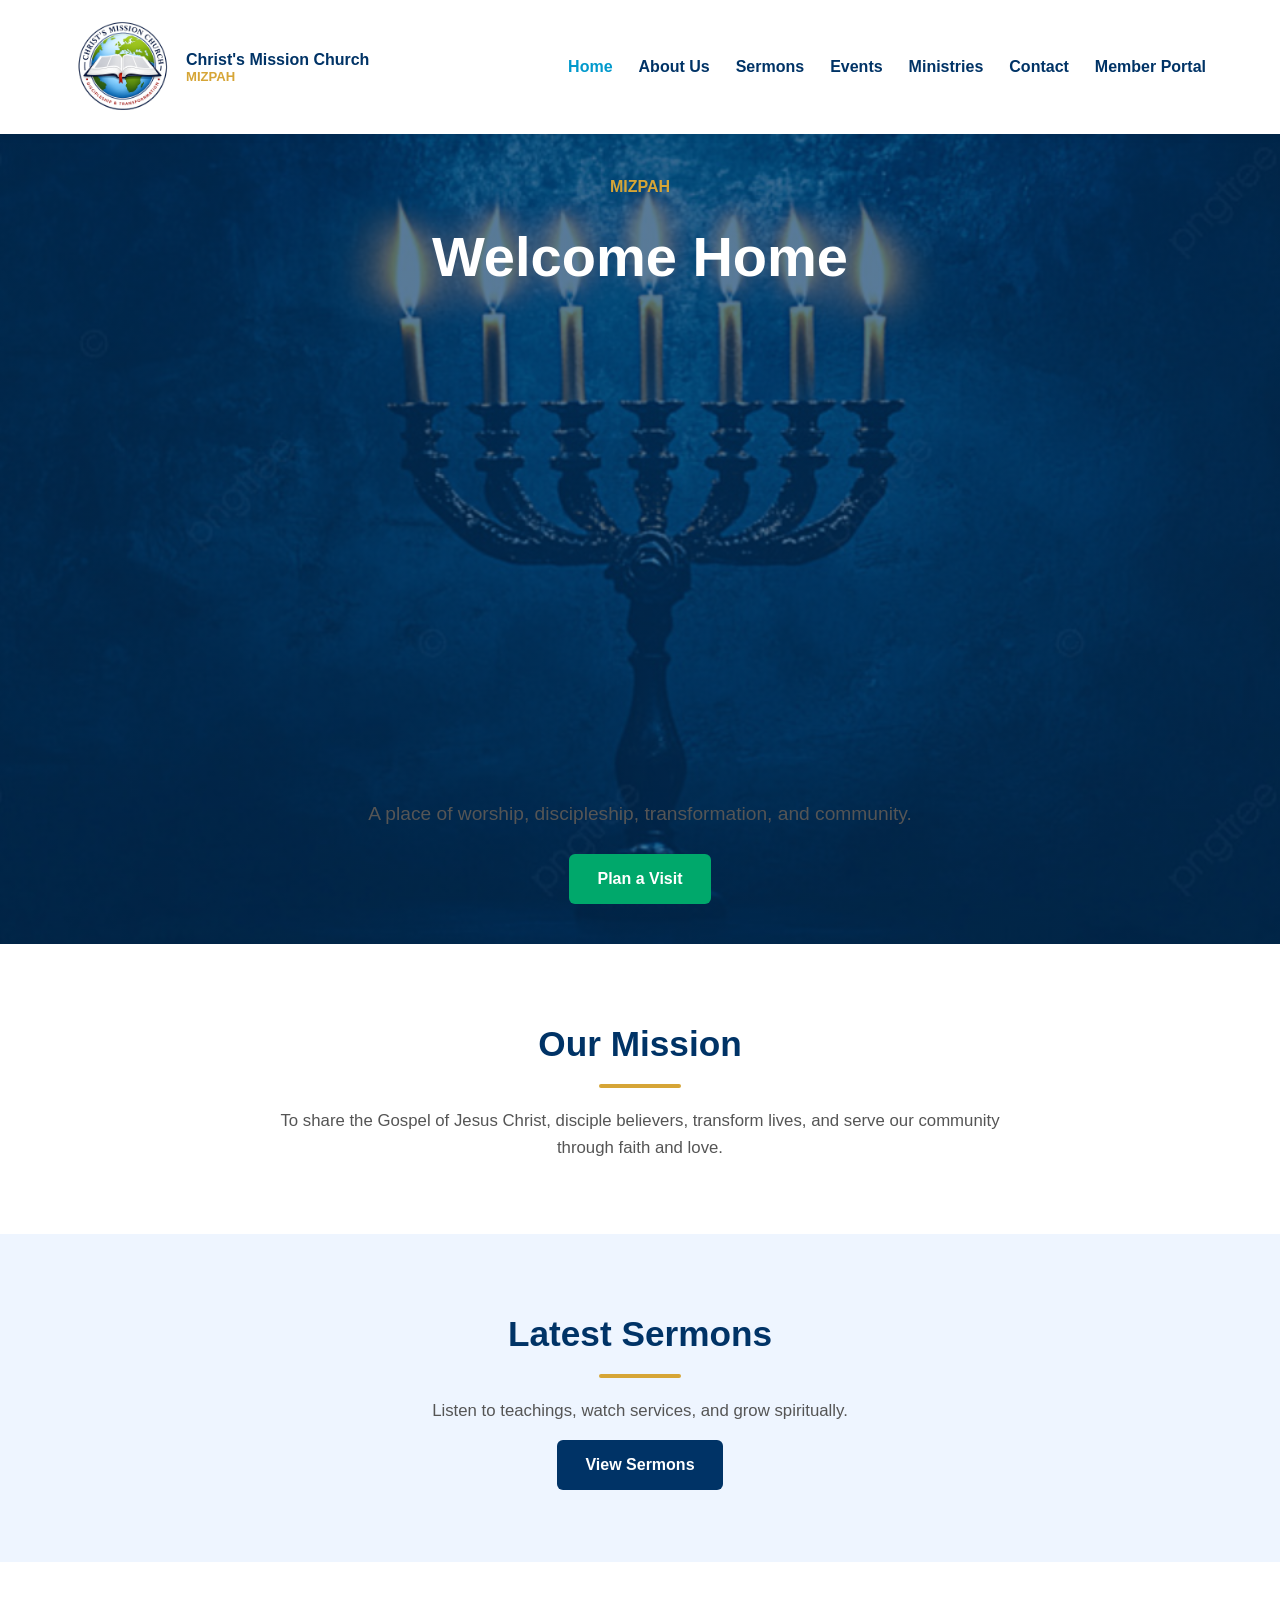
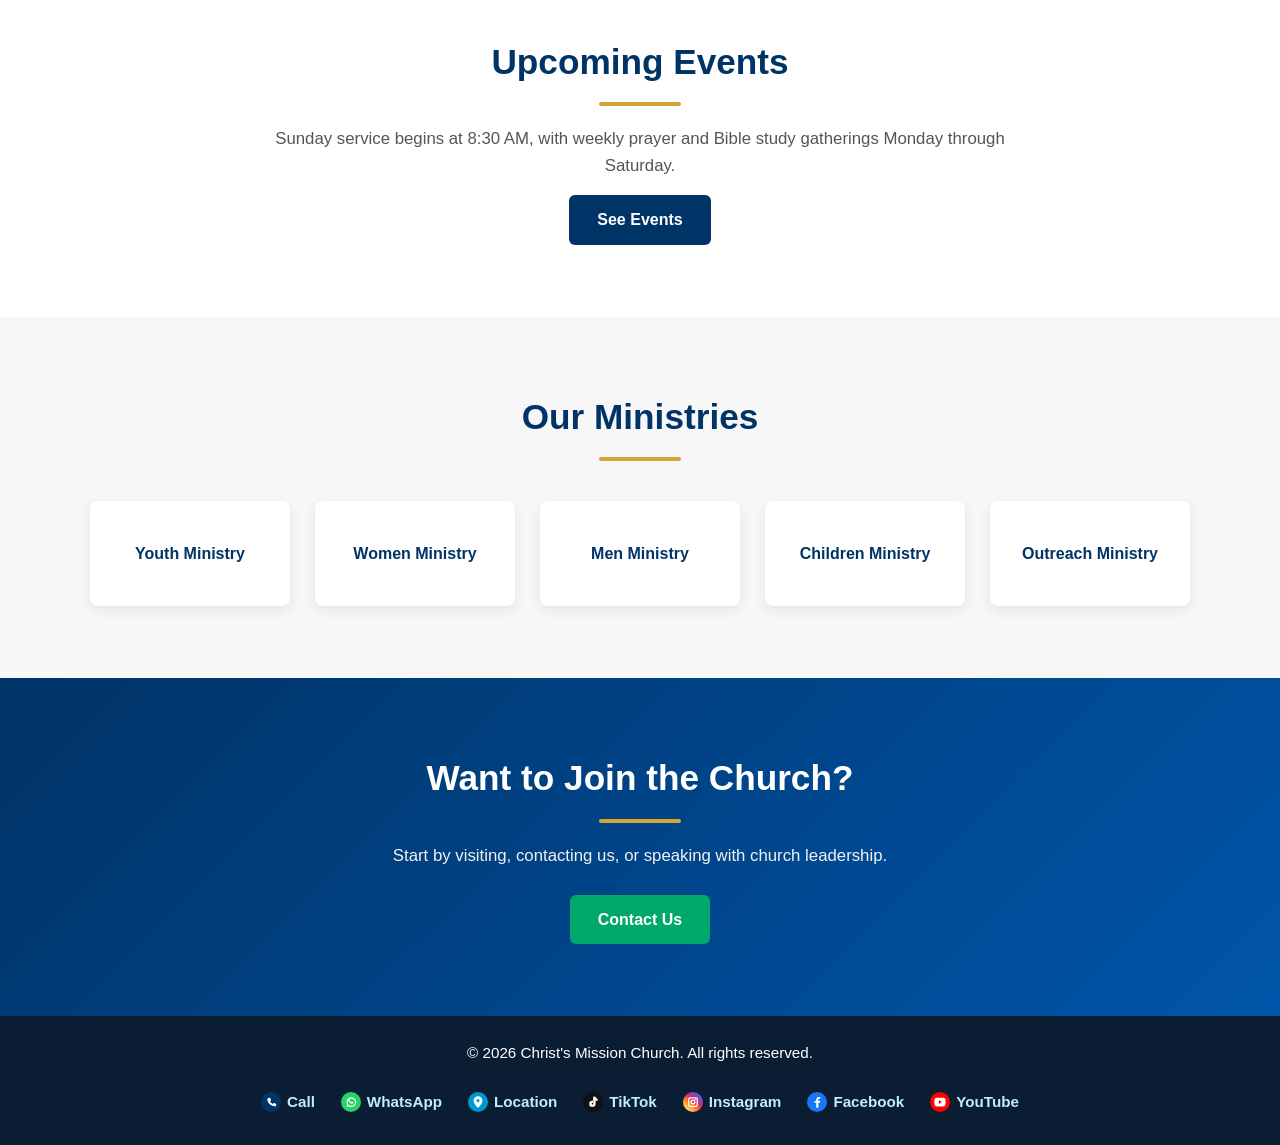
==== index.html @ 1182f3ea "Create clean public website repo" ====
<!DOCTYPE html>
<html lang="en">
<head>
    <meta charset="UTF-8">
    <meta name="viewport" content="width=device-width, initial-scale=1.0">
    <title>Christ's Mission Church</title>
    <link rel="stylesheet" href="Style/main.css">
</head>
<body>

    <!-- Header -->
    <header>
        <nav class="navbar">
            <div class="logo-container">
                <img src="Images/logo.png" alt="Christ's Mission Church Logo" class="logo">
                <span class="brand-text">Christ's Mission Church <small>Mizpah</small></span>
            </div>

            <button class="menu-toggle" type="button" aria-label="Open navigation menu" aria-controls="primary-navigation" aria-expanded="false">
                <span></span>
                <span></span>
                <span></span>
            </button>

            <ul class="nav-links" id="primary-navigation">
                <li><a href="index.html">Home</a></li>
                <li><a href="about.html">About Us</a></li>
                <li><a href="sermons.html">Sermons</a></li>
                <li><a href="events.html">Events</a></li>
                <li><a href="ministries.html">Ministries</a></li>
                <li><a href="contact.html">Contact</a></li>
                <li><a href="login.html">Member Portal</a></li>
            </ul>
        </nav>
    </header>

    <!-- Hero Section -->
    <section class="hero">
        <span class="hero-kicker">Mizpah</span>
        <h1>Welcome Home</h1>
        <p>
            A place of worship, discipleship, transformation,
            and community.
        </p>
        <a href="contact.html" class="btn">Plan a Visit</a>
    </section>

    <!-- About / Mission -->
    <section class="mission">
        <h2>Our Mission</h2>
        <p>
            To share the Gospel of Jesus Christ, disciple believers,
            transform lives, and serve our community through faith
            and love.
        </p>
    </section>

    <!-- Sermons -->
    <section class="sermons">
        <h2>Latest Sermons</h2>
        <p>Listen to teachings, watch services, and grow spiritually.</p>
        <a href="sermons.html" class="btn-secondary">View Sermons</a>
    </section>

    <!-- Events -->
    <section class="events">
        <h2>Upcoming Events</h2>
        <p>Sunday service begins at 8:30 AM, with weekly prayer and Bible study gatherings Monday through Saturday.</p>
        <a href="events.html" class="btn-secondary">See Events</a>
    </section>

    <!-- Ministries -->
    <section class="ministries">
        <h2>Our Ministries</h2>
        <div class="ministry-grid">
            <div class="card">Youth Ministry</div>
            <div class="card">Women Ministry</div>
            <div class="card">Men Ministry</div>
            <div class="card">Children Ministry</div>
            <div class="card">Outreach Ministry</div>
        </div>
    </section>

    <!-- Call to Action -->
    <section class="cta">
        <h2>Want to Join the Church?</h2>
        <p>Start by visiting, contacting us, or speaking with church leadership.</p>
        <a href="contact.html" class="btn">Contact Us</a>
    </section>

    <!-- Footer -->
    <footer>
        <div class="footer-content">
            <p>&copy; <span class="current-year">2026</span> Christ's Mission Church. All rights reserved.</p>
            <div class="footer-links">
                <a href="tel:+254722750727"><img src="Images/icon-phone.svg" alt="">Call</a>
                <a href="https://wa.me/254722750727" target="_blank" rel="noopener noreferrer"><img src="Images/icon-whatsapp.svg" alt="">WhatsApp</a>
                <a href="https://maps.app.goo.gl/nSy3ifH5L9tVrJJA7" target="_blank" rel="noopener noreferrer"><img src="Images/icon-location.svg" alt="">Location</a>
                <a href="https://www.tiktok.com/@christmissionchurchmedia" target="_blank" rel="noopener noreferrer"><img src="Images/icon-tiktok.svg" alt="">TikTok</a>
                <a href="https://www.instagram.com/christ_missionchurch" target="_blank" rel="noopener noreferrer"><img src="Images/icon-instagram.svg" alt="">Instagram</a>
                <a href="https://www.facebook.com/share/g/18jx7vKJ1u/" target="_blank" rel="noopener noreferrer"><img src="Images/icon-facebook.svg" alt="">Facebook</a>
                <a href="https://www.youtube.com/@christsmissionchurchke8321" target="_blank" rel="noopener noreferrer"><img src="Images/icon-youtube.svg" alt="">YouTube</a>
            </div>
        </div>
    </footer>

    <script src="Scripts/main.js"></script>
</body>
</html>
---- Style/main.css ----
/* =========================
   GLOBAL RESET
========================= */
* {
    margin: 0;
    padding: 0;
    box-sizing: border-box;
}

body {
    font-family: Arial, Helvetica, sans-serif;
    line-height: 1.6;
    background-color: #f8f9fa;
    color: #222;
}

:root {
    --accent-gold: #d6a536;
}

img {
    max-width: 100%;
}

/* =========================
   NAVBAR
========================= */
header {
    background: #ffffff;
    box-shadow: 0 2px 8px rgba(0, 0, 0, 0.08);
    position: sticky;
    top: 0;
    z-index: 1000;
}

.navbar {
    display: flex;
    justify-content: space-between;
    align-items: center;
    max-width: 1200px;
    margin: auto;
    padding: 15px 30px;
    gap: 24px;
}

.logo-container {
    display: flex;
    align-items: center;
    gap: 12px;
}

.logo {
    width: 104px;
    height: 104px;
    cursor: pointer;
}

.brand-text {
    color: #003366;
    display: flex;
    flex-direction: column;
    font-size: 1rem;
    font-weight: bold;
    line-height: 1.2;
}

.brand-text small {
    color: var(--accent-gold);
    font-size: 0.82rem;
    text-transform: uppercase;
}

.menu-toggle {
    display: none;
    width: 44px;
    height: 44px;
    border: 1px solid #c9d8e8;
    border-radius: 8px;
    background: white;
    cursor: pointer;
    align-items: center;
    justify-content: center;
    flex-direction: column;
    gap: 5px;
}

.menu-toggle span {
    width: 22px;
    height: 2px;
    background: #003366;
    border-radius: 999px;
    transition: transform 0.3s ease, opacity 0.3s ease;
}

.menu-toggle.is-open span:nth-child(1) {
    transform: translateY(7px) rotate(45deg);
}

.menu-toggle.is-open span:nth-child(2) {
    opacity: 0;
}

.menu-toggle.is-open span:nth-child(3) {
    transform: translateY(-7px) rotate(-45deg);
}

.nav-links {
    display: flex;
    list-style: none;
    gap: 18px;
    flex-wrap: wrap;
    justify-content: flex-end;
}

.nav-links li a {
    border-radius: 6px;
    text-decoration: none;
    color: #003366;
    font-weight: 600;
    padding: 8px 4px;
    transition: 0.3s ease;
}

.nav-links li a:hover,
.nav-links li a[aria-current="page"] {
    color: #0099cc;
}

/* =========================
   HERO SECTION
========================= */
.hero {
    min-height: 90vh;
    display: flex;
    flex-direction: column;
    justify-content: center;
    align-items: center;
    text-align: center;

    background: linear-gradient(
            rgba(0, 51, 102, 0.65),
            rgba(0, 51, 102, 0.65)
        ),
        url("../Images/Church-bg.png") center/cover no-repeat;

    color: white;
    padding: 40px 20px;
}

.hero h1 {
    font-size: 3.5rem;
    margin-bottom: 15px;
}

.hero-kicker {
    color: var(--accent-gold);
    display: inline-block;
    font-weight: bold;
    margin-bottom: 12px;
    text-transform: uppercase;
}

.hero p {
    font-size: 1.2rem;
    max-width: 650px;
    margin-bottom: 25px;
}

/* =========================
   BUTTONS
========================= */
.btn,
.btn-secondary {
    display: inline-block;
    padding: 12px 28px;
    border-radius: 6px;
    text-decoration: none;
    font-weight: bold;
    transition: 0.3s ease;
}

.btn {
    background: #00a86b;
    color: white;
}

.btn:hover {
    background: #00895a;
    transform: translateY(-3px);
}

.btn-secondary {
    background: #003366;
    color: white;
    margin-top: 15px;
}

.btn-secondary:hover {
    background: #0055aa;
    transform: translateY(-2px);
}

/* =========================
   GENERAL SECTION STYLING
========================= */
section {
    padding: 72px 20px;
    text-align: center;
}

section h2 {
    font-size: 2.2rem;
    color: #003366;
    margin-bottom: 20px;
}

section > h2::after {
    content: "";
    display: block;
    width: 82px;
    height: 4px;
    margin: 12px auto 0;
    border-radius: 999px;
    background: var(--accent-gold);
}

section p {
    max-width: 750px;
    margin: auto;
    color: #555;
    font-size: 1.05rem;
}

/* =========================
   MISSION
========================= */
.mission {
    background: white;
}

/* =========================
   SERMONS
========================= */
.sermons {
    background: #eef5ff;
}

/* =========================
   EVENTS
========================= */
.events {
    background: white;
}

/* =========================
   MINISTRIES
========================= */
.ministries {
    background: #f7f7f7;
}

.ministry-grid {
    margin-top: 40px;
    display: grid;
    grid-template-columns: repeat(5, 1fr);
    gap: 25px;
    max-width: 1100px;
    margin-left: auto;
    margin-right: auto;
}

.card {
    background: white;
    padding: 40px 20px;
    border-radius: 8px;
    box-shadow: 0 4px 14px rgba(0, 0, 0, 0.08);
    font-weight: bold;
    color: #003366;
    transition: transform 0.3s ease, box-shadow 0.3s ease;
    cursor: pointer;
}

.card:hover {
    transform: translateY(-8px);
    box-shadow: 0 8px 20px rgba(0, 0, 0, 0.15);
}

/* =========================
   CTA SECTION
========================= */
.cta {
    background: linear-gradient(135deg, #003366, #0055aa);
    color: white;
}

.cta h2 {
    color: white;
}

.cta p {
    color: #f1f1f1;
    margin-bottom: 25px;
}

/* =========================
   FOOTER
========================= */
footer {
    background: #0b1d33;
    color: white;
    text-align: center;
    padding: 25px;
    font-size: 0.95rem;
}

.footer-content {
    max-width: 1100px;
    margin: auto;
    display: flex;
    flex-direction: column;
    justify-content: center;
    align-items: center;
    gap: 18px;
    text-align: center;
}

.footer-links {
    display: flex;
    flex-wrap: wrap;
    justify-content: center;
    gap: 10px;
    width: 100%;
}

.footer-links a {
    display: inline-flex;
    align-items: center;
    gap: 6px;
    color: #bfefff;
    font-weight: bold;
    text-decoration: none;
    padding: 6px 8px;
    border-radius: 999px;
}

.footer-links img,
.detail-list img {
    width: 20px;
    height: 20px;
    flex: 0 0 20px;
}

.footer-links a:hover {
    background: rgba(255, 255, 255, 0.08);
    color: var(--accent-gold);
}

/* =========================
   TABLET RESPONSIVE
========================= */
@media (max-width: 992px) {
    .navbar {
        flex-direction: column;
        gap: 20px;
    }

    .nav-links {
        flex-wrap: wrap;
        justify-content: center;
        gap: 15px;
    }

    .hero h1 {
        font-size: 2.8rem;
    }

    .ministry-grid {
        grid-template-columns: repeat(2, 1fr);
    }

    .ministry-grid .card:last-child {
        grid-column: 1 / -1;
    }
}

/* =========================
   MOBILE RESPONSIVE
========================= */
@media (max-width: 768px) {
    .navbar {
        display: grid;
        grid-template-columns: 1fr auto;
        padding: 12px 20px;
        gap: 12px;
    }

    .logo {
        width: 82px;
        height: 82px;
    }

    .brand-text {
        font-size: 0.9rem;
    }

    .menu-toggle {
        display: flex;
        align-self: center;
    }

    .nav-links {
        display: none;
        grid-column: 1 / -1;
        flex-direction: column;
        align-items: center;
        gap: 12px;
        width: 100%;
        padding: 12px 0 8px;
        border-top: 1px solid #e5eef8;
    }

    .nav-links.is-open {
        display: flex;
    }

    .nav-links li a {
        display: block;
        padding: 8px 12px;
    }

    .hero {
        min-height: 75vh;
    }

    .hero h1 {
        font-size: 2.2rem;
    }

    .hero p {
        font-size: 1rem;
    }

    section {
        padding: 56px 20px;
    }

    section h2 {
        font-size: 1.8rem;
    }

    .ministry-grid {
        grid-template-columns: 1fr;
    }

    .ministry-grid .card:last-child {
        grid-column: auto;
    }

    .btn,
    .btn-secondary {
        width: 90%;
        max-width: 300px;
    }

    .footer-content {
        flex-direction: column;
    }
}
/* =========================
   ABOUT HERO
========================= */
.about-hero {
    min-height: 60vh;
    display: flex;
    flex-direction: column;
    justify-content: center;
    align-items: center;
    text-align: center;

    background: linear-gradient(
        rgba(0, 51, 102, 0.75),
        rgba(0, 51, 102, 0.75)
    ),
    url("../Images/Church-bg.png") center/cover no-repeat;

    color: white;
    padding: 40px 20px;
}

.about-hero h1 {
    font-size: 3rem;
    margin-bottom: 20px;
}

.about-hero p {
    max-width: 700px;
    font-size: 1.1rem;
}

/* ABOUT SECTION */
.about-section {
    background: white;
}

/* VISION */
.vision {
    background: #eef5ff;
}

/* CONFESSION */
.confession-section {
    background: #eef5ff;
}

.confession-lead {
    color: #003366;
    font-size: 1.18rem;
    font-weight: 600;
}

.confession-grid {
    display: grid;
    grid-template-columns: repeat(3, 1fr);
    gap: 25px;
    max-width: 1100px;
    margin: 40px auto 0;
}

.confession-card {
    background: white;
    border-radius: 8px;
    border-top: 5px solid var(--accent-gold);
    box-shadow: 0 4px 14px rgba(0, 0, 0, 0.08);
    padding: 30px 24px;
    text-align: left;
}

.confession-card h3 {
    color: #003366;
    font-size: 1.2rem;
    margin-bottom: 12px;
}

.confession-card p {
    margin: 0;
    max-width: none;
}

.declaration-band {
    background: #003366;
    border-radius: 8px;
    color: white;
    margin: 36px auto 0;
    max-width: 900px;
    padding: 26px;
}

.declaration-band strong {
    color: var(--accent-gold);
    display: block;
    font-size: 1.2rem;
    margin-bottom: 10px;
}

.declaration-band p {
    color: #eef5ff;
    margin: 0 auto;
}

/* BELIEFS */
.beliefs {
    background: #f7f7f7;
}

.belief-grid {
    display: grid;
    grid-template-columns: repeat(3, 1fr);
    gap: 25px;
    max-width: 1000px;
    margin: 40px auto 0;
}

/* LEADERSHIP */
.leadership {
    background: white;
}

.leadership-grid {
    margin-top: 40px;
    display: grid;
    grid-template-columns: repeat(4, 1fr);
    gap: 25px;
    max-width: 1100px;
    margin-left: auto;
    margin-right: auto;
}

/* RESPONSIVE */
@media (max-width: 992px) {
    .belief-grid {
        grid-template-columns: repeat(2, 1fr);
    }

    .confession-grid {
        grid-template-columns: 1fr;
    }

    .leadership-grid {
        grid-template-columns: repeat(2, 1fr);
    }
}

@media (max-width: 768px) {
    .about-hero h1 {
        font-size: 2.2rem;
    }

    .belief-grid {
        grid-template-columns: 1fr;
    }

    .leadership-grid {
        grid-template-columns: 1fr;
    }
}

/* =========================
   INNER PAGE HERO
========================= */
.page-hero {
    min-height: 52vh;
    display: flex;
    flex-direction: column;
    justify-content: center;
    align-items: center;
    text-align: center;
    background: linear-gradient(
            rgba(0, 51, 102, 0.78),
            rgba(0, 51, 102, 0.78)
        ),
        url("../Images/Church-bg.png") center/cover no-repeat;
    color: white;
    padding: 40px 20px;
}

.page-hero h1 {
    font-size: 3rem;
    margin-bottom: 16px;
}

.page-hero p {
    color: #f1f7ff;
    max-width: 720px;
    font-size: 1.1rem;
}

/* =========================
   SHARED CONTENT CARDS
========================= */
.content-grid {
    display: grid;
    gap: 25px;
    max-width: 1100px;
    margin: 40px auto 0;
}

.three-column {
    grid-template-columns: repeat(3, 1fr);
}

.four-column {
    grid-template-columns: repeat(auto-fit, minmax(210px, 1fr));
}

.ministry-card-grid {
    grid-template-columns: repeat(5, 1fr);
}

.info-card {
    background: white;
    border-radius: 8px;
    box-shadow: 0 4px 14px rgba(0, 0, 0, 0.08);
    padding: 32px 24px;
    text-align: left;
    border-top: 5px solid var(--accent-gold);
}

.info-card h3 {
    color: #003366;
    font-size: 1.25rem;
    margin-bottom: 12px;
}

.info-card p {
    color: #555;
    font-size: 1rem;
    margin: 0;
}

.card-label {
    display: inline-block;
    color: #00895a;
    font-size: 0.85rem;
    font-weight: bold;
    margin-bottom: 10px;
    text-transform: uppercase;
}

.text-link {
    display: inline-block;
    color: #003366;
    font-weight: bold;
    margin-top: 18px;
    text-decoration: none;
}

.text-link:hover {
    color: #0099cc;
}

/* =========================
   BIBLE STUDY
========================= */
.study-section {
    background: white;
}

.section-label {
    display: inline-block;
    color: #00895a;
    font-size: 0.9rem;
    font-weight: bold;
    margin-bottom: 12px;
    text-transform: uppercase;
}

.study-meta {
    color: #003366;
    font-weight: bold;
    margin-bottom: 28px;
}

.study-overview {
    max-width: 900px;
    margin: 0 auto;
    background: #eef5ff;
    border-left: 6px solid var(--accent-gold);
    border-radius: 8px;
    padding: 28px;
    text-align: left;
}

.study-overview p {
    max-width: none;
    margin: 0;
}

.study-overview p + p {
    margin-top: 16px;
}

.study-grid {
    display: grid;
    grid-template-columns: repeat(2, 1fr);
    gap: 24px;
    max-width: 1100px;
    margin: 40px auto 0;
}

.faith-action-grid {
    grid-template-columns: repeat(3, 1fr);
}

.preview-study-grid {
    grid-template-columns: repeat(3, 1fr);
}

.pentecost-grid {
    max-width: 760px;
    margin-top: 24px;
}

.study-card {
    background: white;
    border-radius: 8px;
    box-shadow: 0 4px 14px rgba(0, 0, 0, 0.08);
    border-top: 5px solid var(--accent-gold);
    padding: 28px;
    text-align: left;
}

.study-card h3 {
    color: #003366;
    font-size: 1.2rem;
    margin-bottom: 12px;
}

.study-card p {
    max-width: none;
    margin: 0;
}

.scripture-list {
    background: #f8f9fa;
    border-radius: 8px;
    margin-top: 20px;
    padding: 18px;
}

.scripture-list strong,
.scripture-list span {
    display: block;
}

.scripture-list strong {
    color: #003366;
    margin-bottom: 6px;
}

.scripture-list span {
    color: #555;
}

.pentecost-card {
    border-top-color: #00a86b;
}

/* =========================
   FULL NOTES
========================= */
.notes-page {
    background: #f8f9fa;
    padding: 72px 20px;
}

.notes-article {
    max-width: 980px;
    margin: auto;
}

.back-link {
    margin-bottom: 24px;
}

.notes-header,
.notes-block {
    background: white;
    border-radius: 8px;
    box-shadow: 0 4px 14px rgba(0, 0, 0, 0.08);
    padding: 34px;
    margin-bottom: 24px;
}

.notes-header {
    border-top: 6px solid var(--accent-gold);
}

.notes-header h2,
.notes-block h3 {
    color: #003366;
}

.notes-header h2 {
    font-size: 2rem;
    margin-bottom: 12px;
}

.notes-header p,
.notes-block p {
    color: #555;
    max-width: none;
    margin: 0;
}

.notes-block p + p {
    margin-top: 16px;
}

.notes-grid {
    display: grid;
    grid-template-columns: repeat(2, 1fr);
    gap: 24px;
}

.notes-grid .notes-block {
    margin-bottom: 0;
}

.scripture-reader-card {
    border-left: 6px solid var(--accent-gold);
    text-align: left;
}

.scripture-reader-heading {
    align-items: flex-start;
    display: flex;
    gap: 18px;
    justify-content: space-between;
}

.scripture-toggle {
    background: white;
    border: 1px solid #c9d8e8;
    border-radius: 999px;
    color: #003366;
    cursor: pointer;
    font: inherit;
    font-weight: bold;
    padding: 8px 16px;
}

.scripture-toggle:hover {
    border-color: var(--accent-gold);
    color: #0055aa;
}

.scripture-viewer-actions {
    align-items: center;
    display: flex;
    flex-wrap: wrap;
    gap: 10px;
    justify-content: flex-end;
}

#scripture-frame-area[hidden] {
    display: none;
}

.scripture-reader-grid {
    display: grid;
    grid-template-columns: repeat(3, 1fr);
    gap: 18px;
    margin-top: 24px;
}

.scripture-reader-grid article {
    background: #eef5ff;
    border-radius: 8px;
    border: 1px solid #c9d8e8;
    padding: 20px;
    text-align: left;
}

.scripture-reader-grid h4 {
    color: #003366;
    margin-bottom: 8px;
}

.scripture-reader-grid p {
    margin: 0;
    max-width: none;
}

.scripture-actions {
    display: grid;
    grid-template-columns: repeat(3, 1fr);
    gap: 10px;
    margin-top: 16px;
}

.scripture-actions button {
    background: #003366;
    border: none;
    border-radius: 999px;
    color: white;
    cursor: pointer;
    font: inherit;
    font-weight: bold;
    min-height: 40px;
    padding: 8px 14px;
    text-align: center;
    width: 100%;
}

.scripture-actions button:hover {
    background: #0055aa;
}

.scripture-viewer {
    background: white;
    border: 1px solid #c9d8e8;
    border-radius: 8px;
    margin-top: 24px;
    overflow: hidden;
}

.scripture-viewer[hidden] {
    display: none;
}

.scripture-viewer-header {
    display: flex;
    justify-content: space-between;
    align-items: center;
    gap: 16px;
    padding: 20px;
}

.scripture-viewer-header h4 {
    color: #003366;
    margin: 0;
}

.scripture-viewer-header a {
    color: #003366;
    font-weight: bold;
    white-space: nowrap;
}

.scripture-viewer iframe {
    border: 0;
    border-top: 1px solid #e5eef8;
    min-height: 520px;
    width: 100%;
}

.scripture-viewer-note {
    font-size: 0.9rem;
    padding: 0 20px 20px;
}

/* =========================
   EVENTS AND SCHEDULES
========================= */
.event-updates {
    background: white;
    padding-bottom: 28px;
}

.event-alert {
    max-width: 1100px;
    margin: 0 auto 28px;
    background: #003366;
    border-left: 6px solid var(--accent-gold);
    border-radius: 8px;
    color: white;
    font-weight: bold;
    padding: 18px 22px;
    text-align: left;
}

.event-alert[hidden] {
    display: none;
}

.event-summary-grid {
    display: grid;
    grid-template-columns: repeat(2, 1fr);
    gap: 24px;
    max-width: 1100px;
    margin: auto;
}

.event-summary-card {
    background: #eef5ff;
    border-radius: 8px;
    border-left: 6px solid var(--accent-gold);
    padding: 28px;
    text-align: left;
}

.event-summary-card h2 {
    color: #003366;
    font-size: 1.5rem;
    margin-bottom: 12px;
}

.event-summary-card h2::after {
    display: none;
}

.event-summary-card p {
    margin: 0;
    max-width: none;
}

.special-event-grid {
    max-width: 1100px;
    margin: 40px auto 0;
}

.special-event-card {
    align-items: center;
    background: white;
    border-radius: 8px;
    border-top: 5px solid var(--accent-gold);
    box-shadow: 0 4px 14px rgba(0, 0, 0, 0.08);
    display: grid;
    gap: 28px;
    grid-template-columns: minmax(260px, 360px) 1fr;
    padding: 24px;
    text-align: left;
}

.special-event-card img {
    background: #f7edc8;
    border-radius: 8px;
    height: auto;
    max-height: 560px;
    object-fit: contain;
    width: 100%;
}

.special-event-card h3 {
    color: #003366;
    font-size: 1.8rem;
    margin-bottom: 12px;
}

.special-event-card p {
    margin: 0 0 14px;
    max-width: none;
}

.event-card.is-today,
.feast-card.is-today,
.special-event-card.is-today {
    outline: 3px solid var(--accent-gold);
    outline-offset: 4px;
}

.today-badge {
    align-self: flex-start;
    background: var(--accent-gold);
    border-radius: 999px;
    color: #0b1d33;
    display: inline-block;
    font-size: 0.78rem;
    font-weight: bold;
    margin-bottom: 12px;
    padding: 5px 10px;
    text-transform: uppercase;
}

.calendar-actions {
    display: flex;
    flex-wrap: wrap;
    flex: 0 0 auto;
    flex-direction: row;
    gap: 10px;
    margin-top: 18px;
    padding: 0;
}

.feast-card .calendar-actions {
    padding: 0;
}

.calendar-actions a {
    border: 1px solid #c9d8e8;
    border-radius: 999px;
    color: #003366;
    font-size: 0.9rem;
    font-weight: bold;
    padding: 8px 12px;
    text-decoration: none;
}

.calendar-actions a:hover {
    border-color: var(--accent-gold);
    color: #0055aa;
}

.feasts-section {
    background: #eef5ff;
}

.feasts-section > p {
    margin-bottom: 18px;
}

.feast-grid {
    display: grid;
    grid-template-columns: repeat(4, 1fr);
    gap: 24px;
    max-width: 1180px;
    margin: 40px auto 0;
}

.feast-card {
    display: flex;
    flex-direction: column;
    overflow: hidden;
    min-height: 100%;
    background: white;
    border-radius: 8px;
    box-shadow: 0 4px 14px rgba(0, 0, 0, 0.08);
    text-align: left;
}

.feast-card img {
    width: 100%;
    aspect-ratio: 16 / 10;
    object-fit: cover;
    background: #c9d8e8;
}

.pentecost-feast img {
    object-position: center top;
}

.feast-card div {
    display: flex;
    flex: 1;
    flex-direction: column;
    padding: 24px;
}

.feast-card h3 {
    color: #003366;
    font-size: 1.2rem;
    margin-bottom: 10px;
}

.feast-card p {
    max-width: none;
    margin: 0;
}

.feast-card small {
    display: block;
    margin-top: auto;
    padding-top: 16px;
    color: #003366;
    font-weight: bold;
}

.feast-date {
    color: #00895a;
    font-weight: bold;
    margin-bottom: 10px;
}

.source-note {
    background: white;
    border-radius: 8px;
    color: #003366;
    max-width: 760px;
    margin-top: 32px;
    padding: 16px 20px;
    border-left: 6px solid var(--accent-gold);
}

.source-note a {
    color: #003366;
    font-weight: bold;
}

.event-list {
    display: grid;
    gap: 22px;
    grid-template-columns: repeat(2, 1fr);
    max-width: 1100px;
    margin: 40px auto 0;
}

.event-list .event-card:first-child {
    grid-column: 1 / -1;
}

.event-card {
    display: grid;
    grid-template-columns: 96px 1fr;
    gap: 24px;
    align-items: stretch;
    background: white;
    border-radius: 8px;
    box-shadow: 0 4px 14px rgba(0, 0, 0, 0.08);
    padding: 24px;
    text-align: left;
    height: 100%;
}

.event-date {
    background: #003366;
    border-radius: 8px;
    color: white;
    min-height: 88px;
    display: flex;
    flex-direction: column;
    justify-content: center;
    align-items: center;
    height: 100%;
}

.event-date span {
    font-weight: bold;
    color: #bfefff;
}

.event-date strong {
    font-size: 1.6rem;
}

.event-card h3 {
    color: #003366;
    margin-bottom: 8px;
}

.event-card p {
    margin: 0;
    max-width: none;
}

.schedule-band {
    background: white;
}

.schedule-list {
    max-width: 900px;
    margin: 35px auto 0;
    display: grid;
    grid-template-columns: repeat(3, 1fr);
    gap: 18px;
}

.teaching-list {
    max-width: 760px;
    grid-template-columns: repeat(2, 1fr);
}

.schedule-note {
    background: #eef5ff;
    border-radius: 8px;
    color: #003366;
    margin-top: 24px;
    max-width: 760px;
    padding: 18px 22px;
}

.service-order {
    max-width: 950px;
    margin: 40px auto 0;
    display: grid;
    grid-template-columns: repeat(2, 1fr);
    gap: 18px;
    text-align: left;
}

.schedule-list div,
.detail-list div,
.service-order div {
    background: #eef5ff;
    border-radius: 8px;
    padding: 22px;
}

.schedule-list strong,
.schedule-list span,
.detail-list strong,
.detail-list span,
.service-order strong,
.service-order span {
    display: block;
}

.schedule-list strong,
.detail-list strong,
.service-order strong {
    color: #003366;
    margin-bottom: 6px;
}

.detail-list a {
    display: inline-flex;
    align-items: center;
    gap: 8px;
    color: #003366;
    font-weight: bold;
    text-decoration: none;
}

.detail-list a:hover {
    color: #0099cc;
}

.contact-link-row {
    display: flex;
    flex-wrap: wrap;
    gap: 14px;
}

/* =========================
   CONTACT
========================= */
.contact-section {
    background: #eef5ff;
}

.contact-layout {
    display: grid;
    grid-template-columns: 1fr 1fr;
    gap: 35px;
    max-width: 1100px;
    margin: auto;
    text-align: left;
}

.contact-details,
.contact-form {
    background: white;
    border-radius: 8px;
    box-shadow: 0 4px 14px rgba(0, 0, 0, 0.08);
    padding: 34px;
}

.contact-details h2 {
    text-align: left;
}

.contact-form h2 {
    text-align: left;
    margin-bottom: 20px;
}

.contact-details p {
    margin: 0;
}

.detail-list {
    display: grid;
    gap: 16px;
    margin-top: 28px;
}

.contact-form {
    display: flex;
    flex-direction: column;
}

.form-row {
    display: grid;
    grid-template-columns: repeat(2, 1fr);
    gap: 16px;
}

.contact-form label {
    color: #003366;
    font-weight: bold;
    margin-bottom: 8px;
}

.contact-form input,
.contact-form select,
.contact-form textarea {
    border: 1px solid #c9d8e8;
    border-radius: 6px;
    font: inherit;
    margin-bottom: 18px;
    padding: 12px 14px;
    width: 100%;
}

.contact-form input:focus,
.contact-form select:focus,
.contact-form textarea:focus {
    border-color: #0099cc;
    outline: 2px solid rgba(0, 153, 204, 0.15);
}

.contact-form button {
    border: none;
    cursor: pointer;
    align-self: flex-start;
}

.map-panel {
    grid-column: 1 / -1;
    min-height: 220px;
    border-radius: 8px;
    padding: 34px;
    display: flex;
    align-items: center;
    justify-content: space-between;
    gap: 24px;
    text-align: left;
    background: linear-gradient(
            rgba(0, 51, 102, 0.76),
            rgba(0, 51, 102, 0.76)
        ),
        url("../Images/Church-bg.png") center/cover no-repeat;
    color: white;
}

.map-panel h2,
.map-panel p {
    color: white;
    margin: 0;
    text-align: left;
}

.map-panel p {
    margin-top: 8px;
}

/* =========================
   ADMIN PROTOTYPE
========================= */
.portal-page {
    background: #eef5ff;
    padding: 72px 20px;
}

.portal-panel {
    max-width: 620px;
    margin: auto;
    background: white;
    border-radius: 8px;
    box-shadow: 0 4px 14px rgba(0, 0, 0, 0.08);
    padding: 34px;
    text-align: left;
}

.wide-panel {
    max-width: 980px;
}

.portal-panel h2 {
    color: #003366;
    margin-bottom: 18px;
    text-align: center;
}

.portal-panel > .section-label {
    display: block;
    text-align: center;
}

.portal-form {
    display: flex;
    flex-direction: column;
}

.portal-form label {
    color: #003366;
    font-weight: bold;
    margin-bottom: 8px;
}

.portal-form input,
.portal-form select,
.portal-form textarea {
    border: 1px solid #c9d8e8;
    border-radius: 6px;
    font: inherit;
    margin-bottom: 18px;
    padding: 12px 14px;
    width: 100%;
}

.portal-form input:focus,
.portal-form select:focus,
.portal-form textarea:focus {
    border-color: #0099cc;
    outline: 2px solid rgba(0, 153, 204, 0.15);
}

.portal-form button {
    border: none;
    cursor: pointer;
    align-self: flex-start;
}

.portal-helper,
.approval-note {
    margin: 18px 0 0;
    max-width: none;
    text-align: center;
}

.portal-helper a {
    color: #003366;
    font-weight: bold;
}

.coming-soon-banner {
    background: #eef5ff;
    border-left: 6px solid var(--accent-gold);
    border-radius: 8px;
    margin-bottom: 22px;
    padding: 18px;
}

.coming-soon-banner strong {
    color: #003366;
    display: block;
    margin-bottom: 6px;
}

.coming-soon-banner p {
    margin: 0;
    max-width: none;
}

.disabled-btn,
.btn:disabled,
.btn-secondary:disabled,
.admin-member-row button:disabled {
    cursor: not-allowed;
    opacity: 0.65;
    transform: none;
}

.portal-form input:disabled,
.portal-form textarea:disabled,
.portal-form select:disabled,
.contact-form input:disabled,
.contact-form textarea:disabled,
.contact-form select:disabled {
    background: #f2f5f8;
    color: #777;
}

.admin-member-table {
    display: grid;
    gap: 12px;
    margin-top: 28px;
}

.admin-member-row {
    display: grid;
    grid-template-columns: 1.5fr 1fr 1fr auto;
    gap: 14px;
    align-items: center;
    background: #eef5ff;
    border-radius: 8px;
    padding: 16px;
}

.admin-member-row button {
    background: #003366;
    border: none;
    border-radius: 999px;
    color: white;
    cursor: pointer;
    font: inherit;
    font-weight: bold;
    padding: 8px 14px;
}

.table-head {
    background: #003366;
    color: white;
    font-weight: bold;
}

.admin-page {
    background: #eef5ff;
    padding: 72px 20px;
}

.admin-panel {
    max-width: 1000px;
    margin: auto;
    background: white;
    border-radius: 8px;
    box-shadow: 0 4px 14px rgba(0, 0, 0, 0.08);
    padding: 34px;
    text-align: left;
}

.admin-intro {
    margin-bottom: 28px;
}

.admin-intro h2 {
    color: #003366;
    margin-bottom: 12px;
}

.admin-intro p {
    max-width: 760px;
    margin: 0;
}

.admin-form {
    display: flex;
    flex-direction: column;
}

.admin-form label {
    color: #003366;
    font-weight: bold;
    margin-bottom: 8px;
}

.admin-form input,
.admin-form textarea {
    border: 1px solid #c9d8e8;
    border-radius: 6px;
    font: inherit;
    margin-bottom: 18px;
    padding: 12px 14px;
    width: 100%;
}

.admin-form input:focus,
.admin-form textarea:focus {
    border-color: #0099cc;
    outline: 2px solid rgba(0, 153, 204, 0.15);
}

.admin-form .btn-secondary {
    border: none;
    cursor: pointer;
    align-self: flex-start;
    margin-bottom: 22px;
}

.admin-preview-card {
    background: #eef5ff;
    border-left: 6px solid var(--accent-gold);
    border-radius: 8px;
    padding: 24px;
}

.admin-preview-card h3 {
    color: #003366;
    margin-bottom: 10px;
}

.admin-preview-card p {
    margin: 0;
    max-width: none;
}

/* =========================
   PAGE RESPONSIVE
========================= */
@media (max-width: 992px) {
    .three-column,
    .four-column,
    .feast-grid,
    .event-summary-grid,
    .scripture-reader-grid,
    .study-grid,
    .schedule-list,
    .service-order,
    .contact-layout {
        grid-template-columns: repeat(2, 1fr);
    }

    .ministry-card-grid {
        grid-template-columns: repeat(2, 1fr);
    }

    .ministry-card-grid .info-card:last-child {
        grid-column: 1 / -1;
    }

    .faith-action-grid {
        grid-template-columns: repeat(3, 1fr);
    }

    .preview-study-grid {
        grid-template-columns: repeat(3, 1fr);
    }
}

@media (max-width: 768px) {
    .page-hero {
        min-height: 45vh;
    }

    .page-hero h1 {
        font-size: 2.2rem;
    }

    .three-column,
    .four-column,
    .feast-grid,
    .event-summary-grid,
    .scripture-reader-grid,
    .study-grid,
    .preview-study-grid,
    .ministry-card-grid,
    .notes-grid,
    .schedule-list,
    .service-order,
    .contact-layout {
        grid-template-columns: 1fr;
    }

    .ministry-card-grid .info-card:last-child {
        grid-column: auto;
    }

    .study-overview,
    .study-card,
    .notes-header,
    .notes-block {
        text-align: center;
    }

    .scripture-reader-card,
    .scripture-reader-grid article {
        text-align: left;
    }

    .scripture-reader-heading {
        flex-direction: column;
    }

    .scripture-actions {
        grid-template-columns: repeat(3, minmax(0, 1fr));
    }

    .service-order {
        text-align: center;
    }

    .event-card {
        grid-template-columns: 1fr;
        text-align: center;
    }

    .event-list {
        grid-template-columns: 1fr;
    }

    .special-event-card {
        grid-template-columns: 1fr;
        text-align: center;
    }

    .event-list .event-card:first-child {
        grid-column: auto;
    }

    .info-card,
    .contact-details,
    .contact-form {
        text-align: center;
    }

    .contact-details h2 {
        text-align: center;
    }

    .contact-form h2 {
        text-align: center;
    }

    .form-row {
        grid-template-columns: 1fr;
        gap: 0;
    }

    .contact-form button {
        align-self: center;
    }

    .map-panel {
        flex-direction: column;
        text-align: center;
    }

    .map-panel h2,
    .map-panel p {
        text-align: center;
    }

    .admin-panel,
    .admin-intro,
    .admin-form,
    .admin-preview-card,
    .portal-panel {
        text-align: center;
    }

    .admin-form .btn-secondary,
    .portal-form button {
        align-self: center;
    }

    .scripture-viewer-header {
        align-items: flex-start;
        flex-direction: column;
    }

    .admin-member-row {
        grid-template-columns: 1fr;
        text-align: center;
    }
}
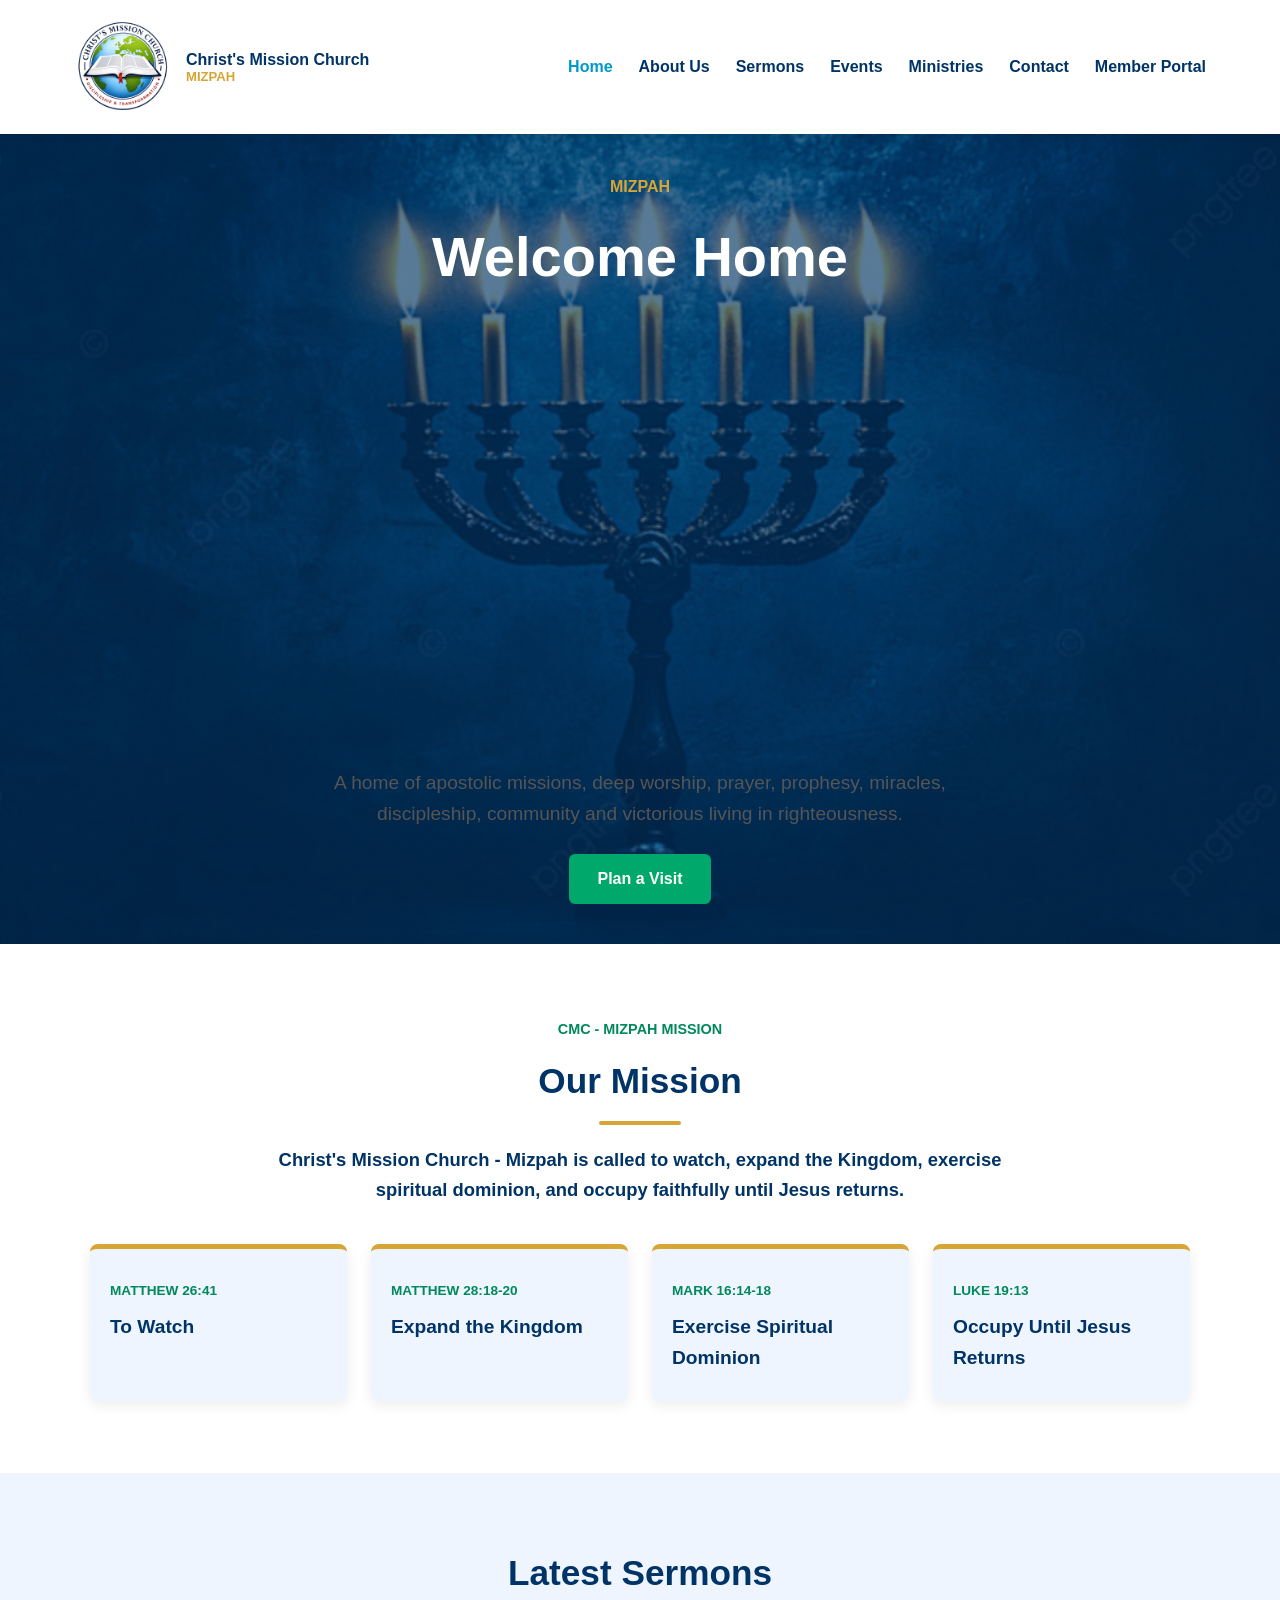
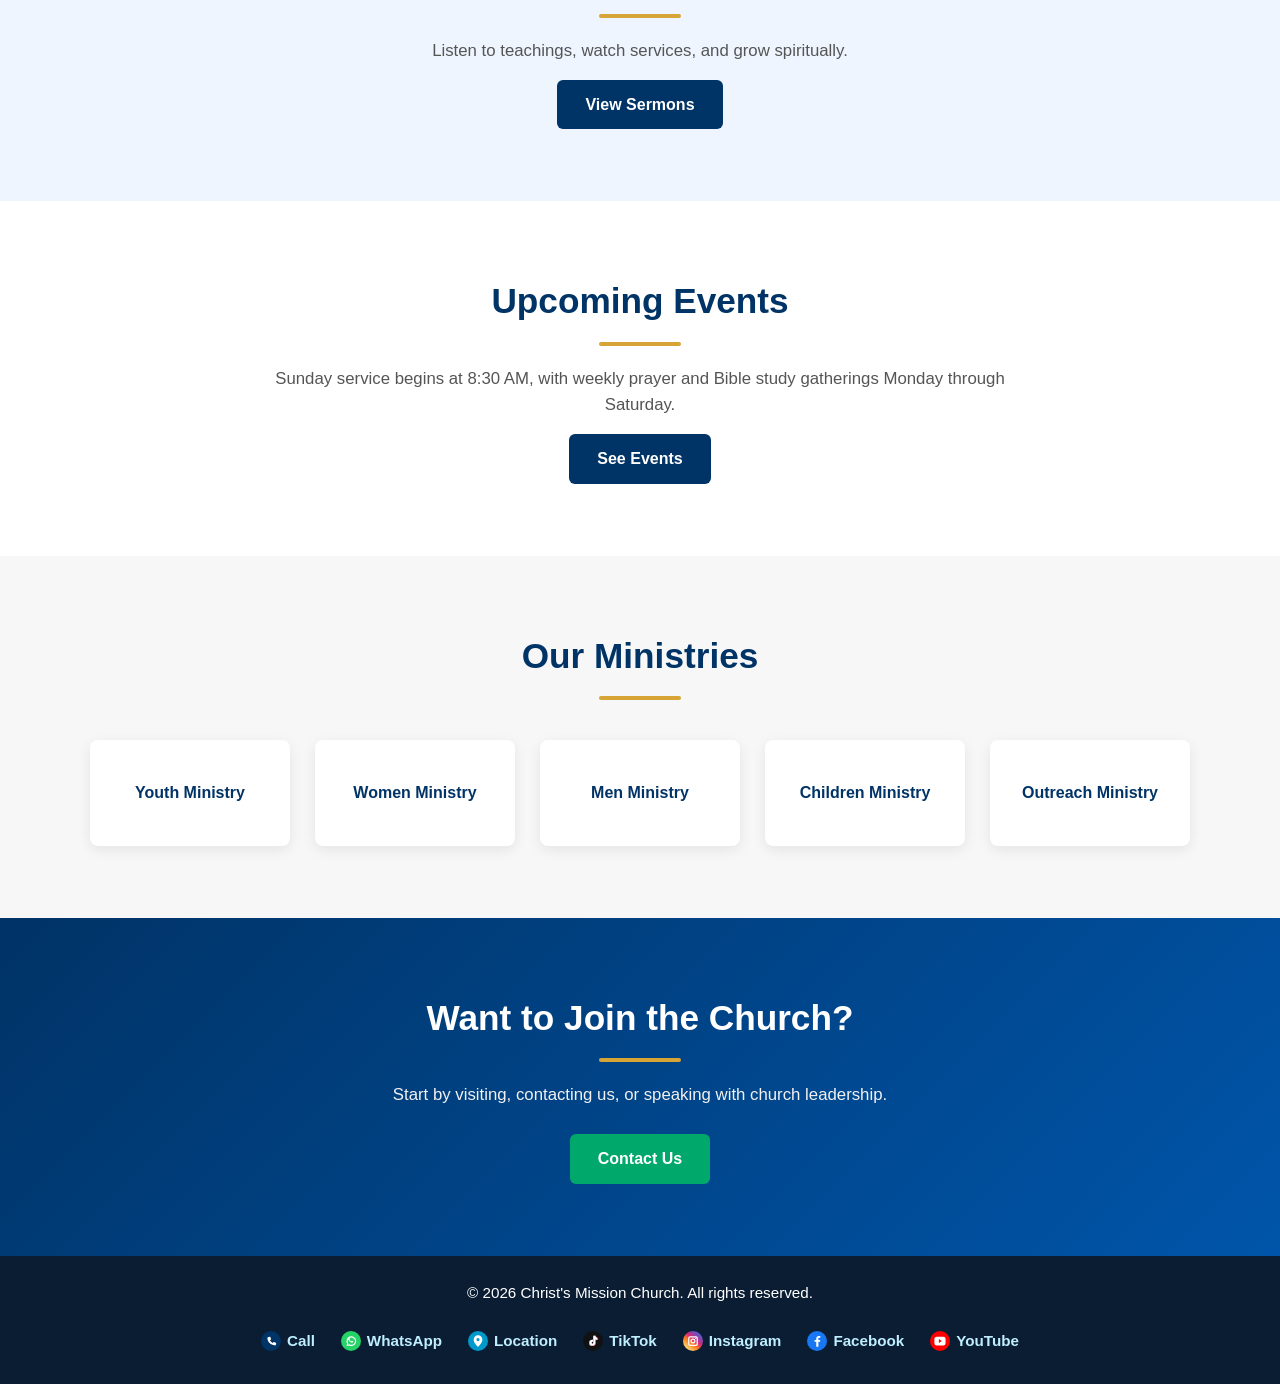
==== commit 60b3a641: "Update homepage mission wording" ====
--- a/index.html
+++ b/index.html
@@ -39,20 +39,42 @@
         <span class="hero-kicker">Mizpah</span>
         <h1>Welcome Home</h1>
         <p>
-            A place of worship, discipleship, transformation,
-            and community.
+            A home of apostolic missions, deep worship, prayer, prophesy,
+            miracles, discipleship, community and victorious living in righteousness.
         </p>
         <a href="contact.html" class="btn">Plan a Visit</a>
     </section>
 
     <!-- About / Mission -->
-    <section class="mission">
+    <section class="mission home-mission">
+        <span class="section-label">CMC - Mizpah Mission</span>
         <h2>Our Mission</h2>
         <p>
-            To share the Gospel of Jesus Christ, disciple believers,
-            transform lives, and serve our community through faith
-            and love.
+            Christ's Mission Church - Mizpah is called to watch, expand the Kingdom,
+            exercise spiritual dominion, and occupy faithfully until Jesus returns.
         </p>
+
+        <div class="mission-grid">
+            <article class="mission-card">
+                <span class="card-label">Matthew 26:41</span>
+                <h3>To Watch</h3>
+            </article>
+
+            <article class="mission-card">
+                <span class="card-label">Matthew 28:18-20</span>
+                <h3>Expand the Kingdom</h3>
+            </article>
+
+            <article class="mission-card">
+                <span class="card-label">Mark 16:14-18</span>
+                <h3>Exercise Spiritual Dominion</h3>
+            </article>
+
+            <article class="mission-card">
+                <span class="card-label">Luke 19:13</span>
+                <h3>Occupy Until Jesus Returns</h3>
+            </article>
+        </div>
     </section>
 
     <!-- Sermons -->
--- a/Style/main.css
+++ b/Style/main.css
@@ -236,6 +236,35 @@
 ========================= */
 .mission {
     background: white;
+}
+
+.home-mission > p {
+    color: #003366;
+    font-size: 1.15rem;
+    font-weight: 600;
+}
+
+.mission-grid {
+    display: grid;
+    gap: 24px;
+    grid-template-columns: repeat(4, 1fr);
+    margin: 40px auto 0;
+    max-width: 1100px;
+}
+
+.mission-card {
+    background: #eef5ff;
+    border-radius: 8px;
+    border-top: 5px solid var(--accent-gold);
+    box-shadow: 0 4px 14px rgba(0, 0, 0, 0.08);
+    padding: 28px 20px;
+    text-align: left;
+}
+
+.mission-card h3 {
+    color: #003366;
+    font-size: 1.2rem;
+    margin: 0;
 }
 
 /* =========================
@@ -597,6 +626,10 @@
 
 /* RESPONSIVE */
 @media (max-width: 992px) {
+    .mission-grid {
+        grid-template-columns: repeat(2, 1fr);
+    }
+
     .belief-grid {
         grid-template-columns: repeat(2, 1fr);
     }
@@ -616,6 +649,10 @@
     }
 
     .belief-grid {
+        grid-template-columns: 1fr;
+    }
+
+    .mission-grid {
         grid-template-columns: 1fr;
     }
 
@@ -759,6 +796,54 @@
     margin-top: 16px;
 }
 
+.study-archive-section {
+    background: white;
+}
+
+.archive-grid {
+    grid-template-columns: repeat(auto-fit, minmax(260px, 1fr));
+}
+
+.archive-card {
+    padding: 24px 22px;
+}
+
+.archive-meta {
+    color: #003366;
+    font-size: 0.95rem;
+    font-weight: bold;
+    margin-top: 8px;
+}
+
+.study-detail-nav {
+    display: flex;
+    flex-wrap: wrap;
+    gap: 12px;
+    justify-content: space-between;
+    margin-bottom: 20px;
+}
+
+.study-detail-nav:last-child {
+    margin-bottom: 0;
+    margin-top: 24px;
+}
+
+.study-nav-link {
+    background: #eef5ff;
+    border: 1px solid #c9d8e8;
+    border-radius: 999px;
+    color: #003366;
+    display: inline-flex;
+    font-weight: bold;
+    padding: 10px 16px;
+    text-decoration: none;
+}
+
+.study-nav-link:hover {
+    border-color: var(--accent-gold);
+    color: #0055aa;
+}
+
 .study-grid {
     display: grid;
     grid-template-columns: repeat(2, 1fr);
@@ -973,6 +1058,22 @@
 }
 
 .scripture-actions button:hover {
+    background: #0055aa;
+}
+
+.scripture-link-actions a {
+    background: #003366;
+    border-radius: 999px;
+    color: white;
+    display: inline-flex;
+    font-weight: bold;
+    justify-content: center;
+    min-height: 40px;
+    padding: 8px 14px;
+    text-decoration: none;
+}
+
+.scripture-link-actions a:hover {
     background: #0055aa;
 }
 
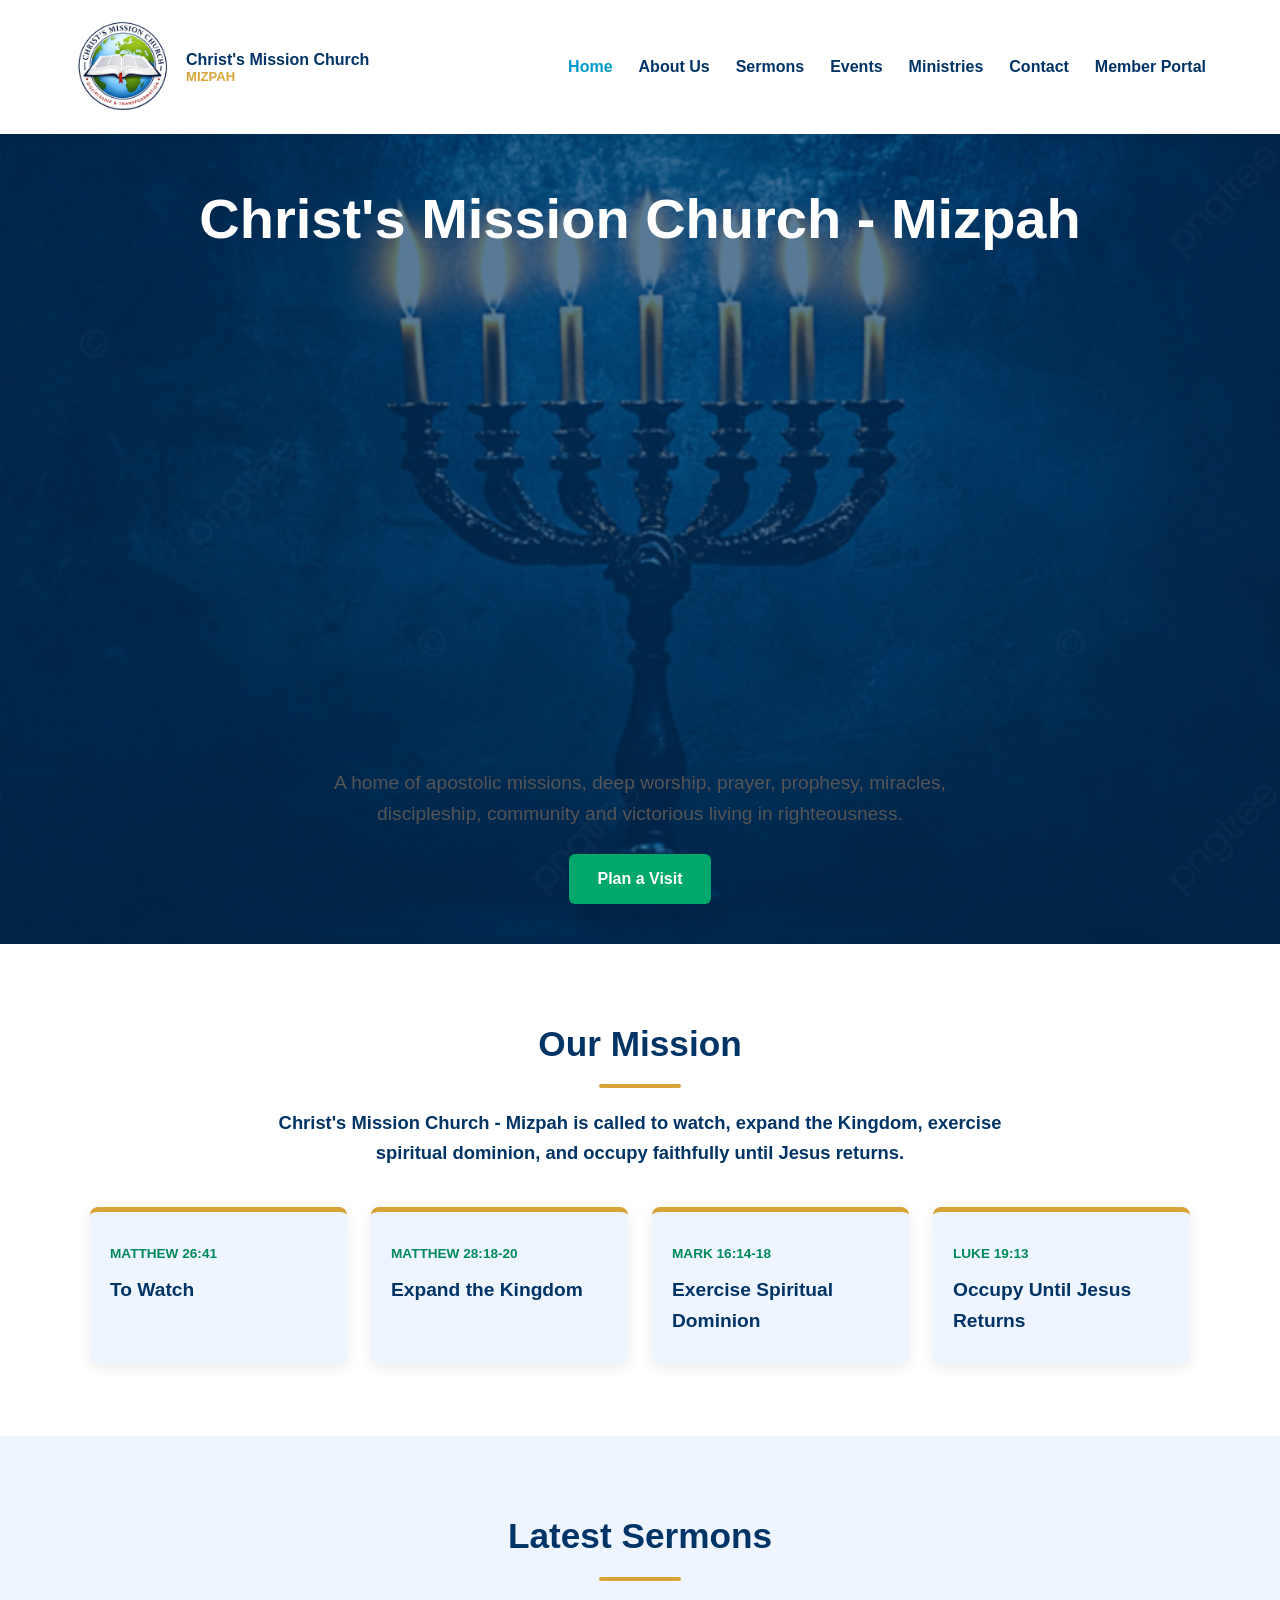
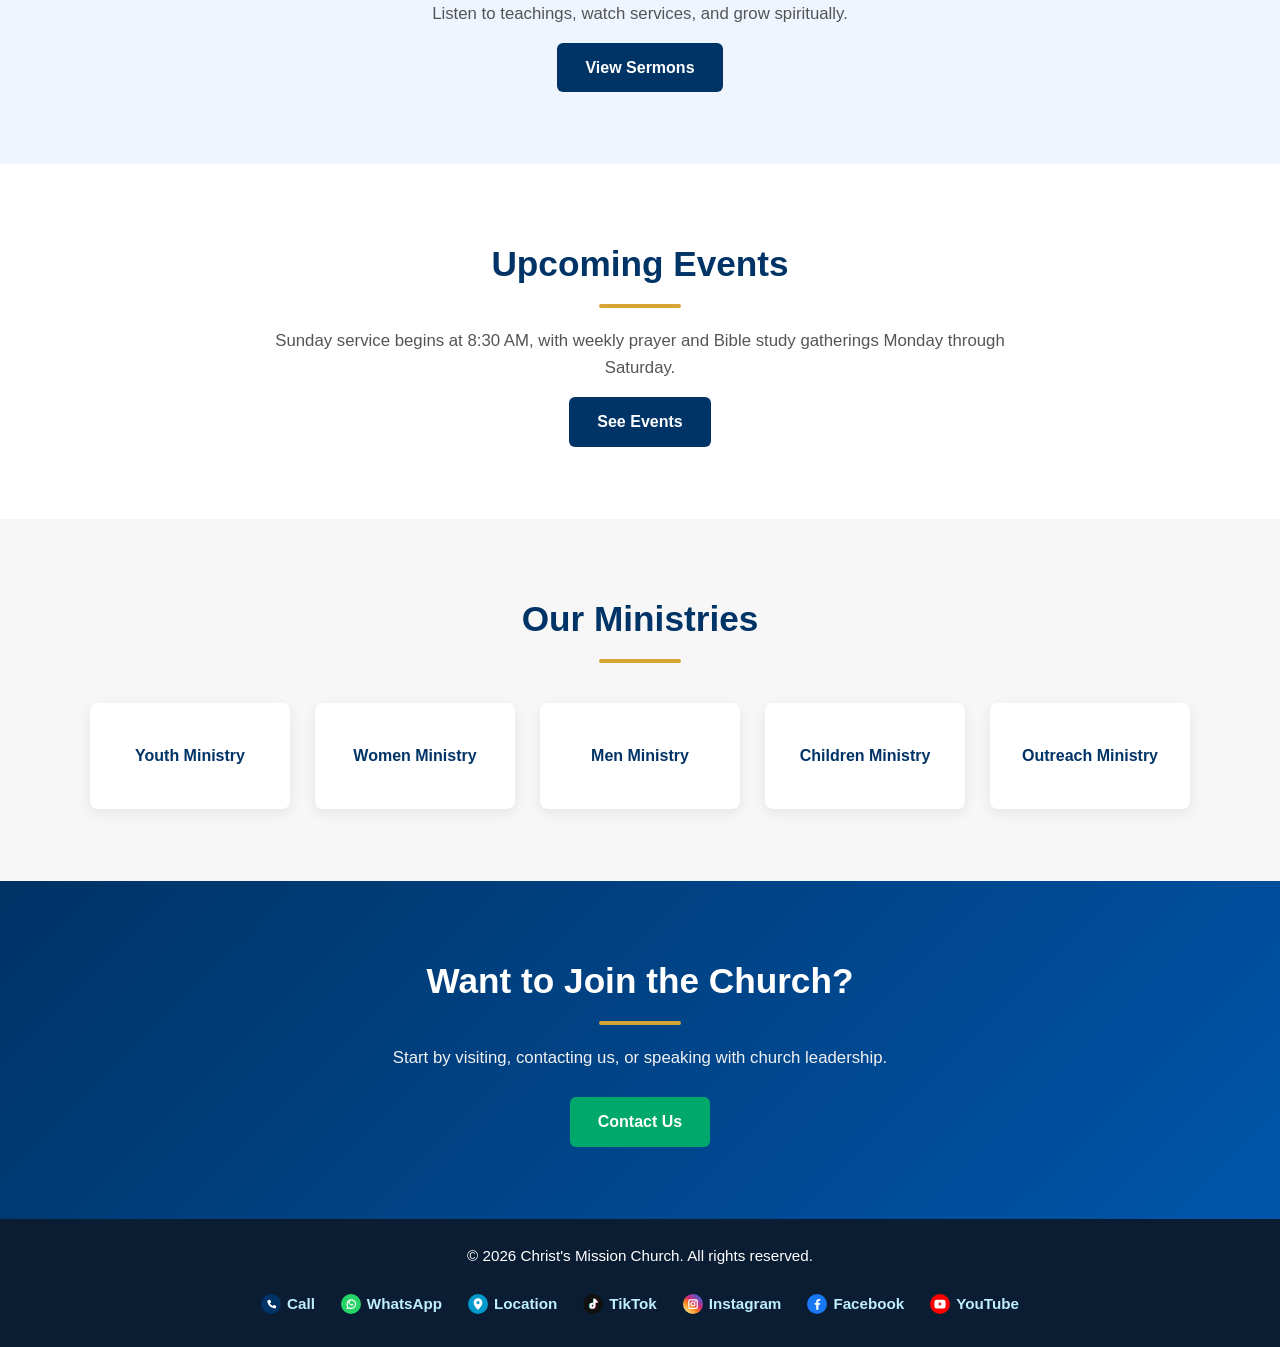
==== commit b182daf8: "Refine homepage title and mission heading" ====
--- a/index.html
+++ b/index.html
@@ -36,8 +36,7 @@
 
     <!-- Hero Section -->
     <section class="hero">
-        <span class="hero-kicker">Mizpah</span>
-        <h1>Welcome Home</h1>
+        <h1>Christ's Mission Church - Mizpah</h1>
         <p>
             A home of apostolic missions, deep worship, prayer, prophesy,
             miracles, discipleship, community and victorious living in righteousness.
@@ -47,7 +46,6 @@
 
     <!-- About / Mission -->
     <section class="mission home-mission">
-        <span class="section-label">CMC - Mizpah Mission</span>
         <h2>Our Mission</h2>
         <p>
             Christ's Mission Church - Mizpah is called to watch, expand the Kingdom,
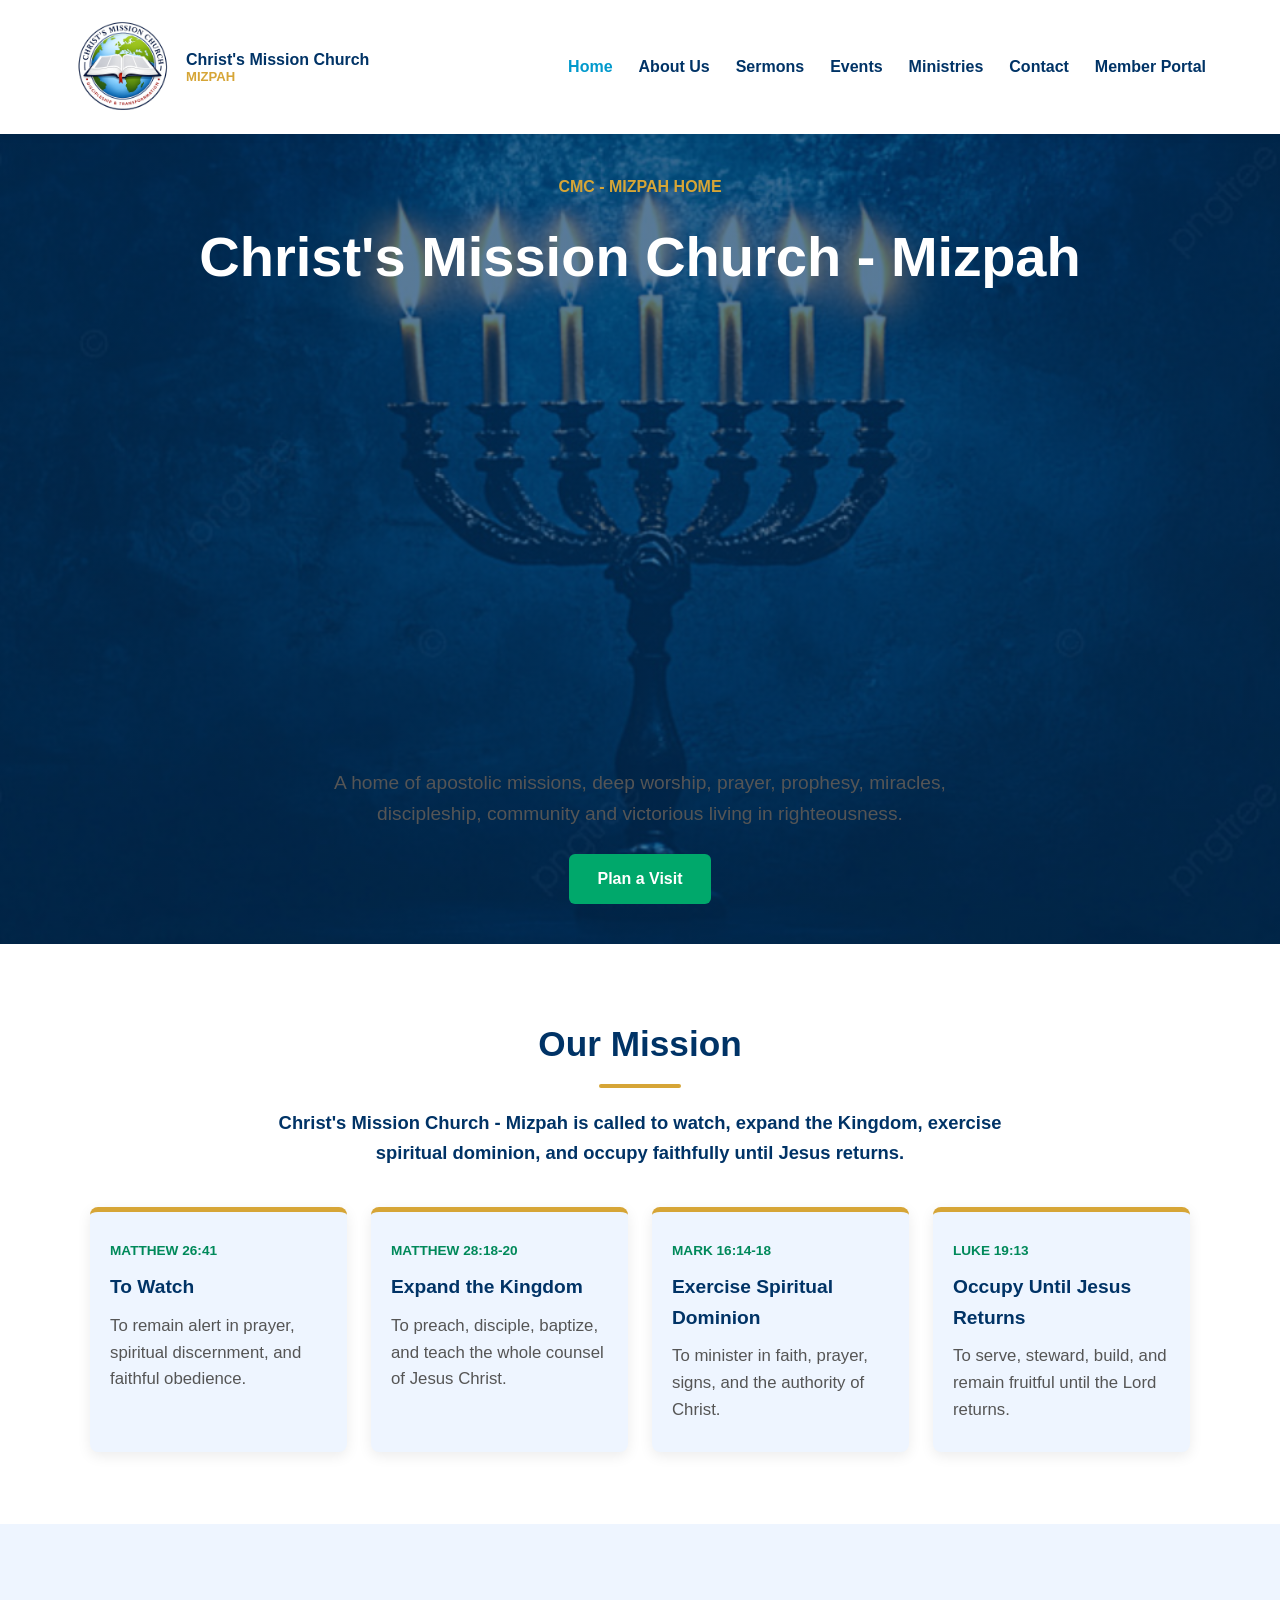
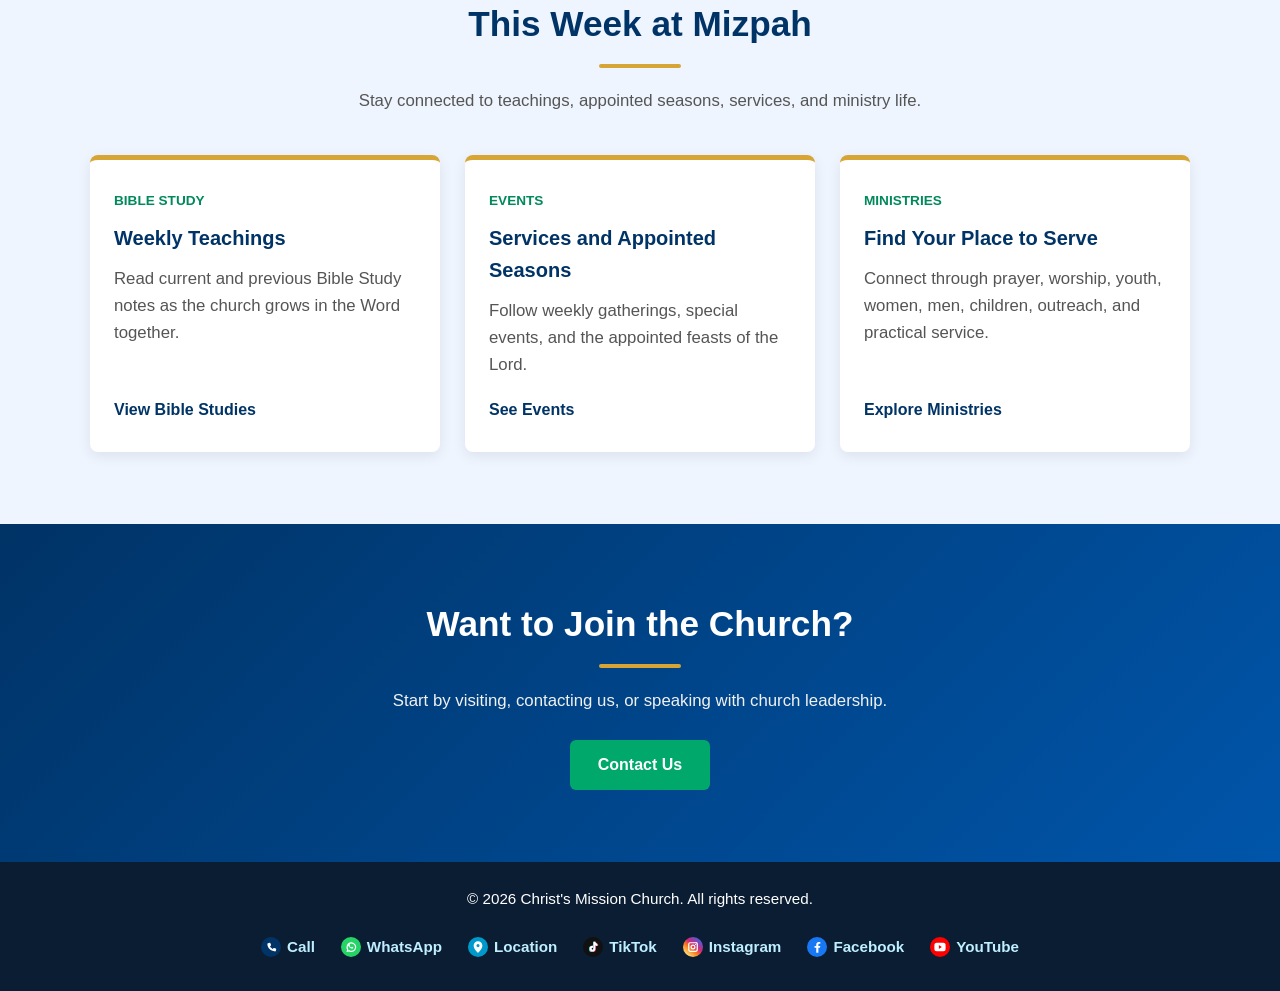
==== commit 93f8f61f: "Update public site content and scripture reader" ====
--- a/index.html
+++ b/index.html
@@ -3,10 +3,10 @@
 <head>
     <meta charset="UTF-8">
     <meta name="viewport" content="width=device-width, initial-scale=1.0">
-    <title>Christ's Mission Church</title>
+    <title>Christ's Mission Church - Mizpah</title>
     <link rel="stylesheet" href="Style/main.css">
 </head>
-<body>
+<body data-home-page>
 
     <!-- Header -->
     <header>
@@ -36,68 +36,75 @@
 
     <!-- Hero Section -->
     <section class="hero">
-        <h1>Christ's Mission Church - Mizpah</h1>
-        <p>
+        <span class="hero-kicker">CMC - Mizpah Home</span>
+        <h1 id="home-hero-title">Christ's Mission Church - Mizpah</h1>
+        <p id="home-hero-subtitle">
             A home of apostolic missions, deep worship, prayer, prophesy,
             miracles, discipleship, community and victorious living in righteousness.
         </p>
-        <a href="contact.html" class="btn">Plan a Visit</a>
+        <a href="contact.html" class="btn" id="home-hero-button">Plan a Visit</a>
     </section>
 
     <!-- About / Mission -->
     <section class="mission home-mission">
-        <h2>Our Mission</h2>
-        <p>
+        <h2 id="home-mission-title">Our Mission</h2>
+        <p id="home-mission-intro">
             Christ's Mission Church - Mizpah is called to watch, expand the Kingdom,
             exercise spiritual dominion, and occupy faithfully until Jesus returns.
         </p>
 
-        <div class="mission-grid">
+        <div class="mission-grid" id="home-mission-grid">
             <article class="mission-card">
                 <span class="card-label">Matthew 26:41</span>
                 <h3>To Watch</h3>
+                <p>To remain alert in prayer, spiritual discernment, and faithful obedience.</p>
             </article>
 
             <article class="mission-card">
                 <span class="card-label">Matthew 28:18-20</span>
                 <h3>Expand the Kingdom</h3>
+                <p>To preach, disciple, baptize, and teach the whole counsel of Jesus Christ.</p>
             </article>
 
             <article class="mission-card">
                 <span class="card-label">Mark 16:14-18</span>
                 <h3>Exercise Spiritual Dominion</h3>
+                <p>To minister in faith, prayer, signs, and the authority of Christ.</p>
             </article>
 
             <article class="mission-card">
                 <span class="card-label">Luke 19:13</span>
                 <h3>Occupy Until Jesus Returns</h3>
+                <p>To serve, steward, build, and remain fruitful until the Lord returns.</p>
             </article>
         </div>
     </section>
 
-    <!-- Sermons -->
-    <section class="sermons">
-        <h2>Latest Sermons</h2>
-        <p>Listen to teachings, watch services, and grow spiritually.</p>
-        <a href="sermons.html" class="btn-secondary">View Sermons</a>
-    </section>
+    <!-- Key Areas -->
+    <section class="home-highlights">
+        <h2>This Week at Mizpah</h2>
+        <p>Stay connected to teachings, appointed seasons, services, and ministry life.</p>
+        <div class="highlight-grid" id="home-highlight-grid">
+            <article class="home-highlight-card">
+                <span class="card-label">Bible Study</span>
+                <h3>Weekly Teachings</h3>
+                <p>Read current and previous Bible Study notes as the church grows in the Word together.</p>
+                <a href="sermons.html" class="text-link">View Bible Studies</a>
+            </article>
 
-    <!-- Events -->
-    <section class="events">
-        <h2>Upcoming Events</h2>
-        <p>Sunday service begins at 8:30 AM, with weekly prayer and Bible study gatherings Monday through Saturday.</p>
-        <a href="events.html" class="btn-secondary">See Events</a>
-    </section>
+            <article class="home-highlight-card">
+                <span class="card-label">Events</span>
+                <h3>Services and Appointed Seasons</h3>
+                <p>Follow weekly gatherings, special events, and the appointed feasts of the Lord.</p>
+                <a href="events.html" class="text-link">See Events</a>
+            </article>
 
-    <!-- Ministries -->
-    <section class="ministries">
-        <h2>Our Ministries</h2>
-        <div class="ministry-grid">
-            <div class="card">Youth Ministry</div>
-            <div class="card">Women Ministry</div>
-            <div class="card">Men Ministry</div>
-            <div class="card">Children Ministry</div>
-            <div class="card">Outreach Ministry</div>
+            <article class="home-highlight-card">
+                <span class="card-label">Ministries</span>
+                <h3>Find Your Place to Serve</h3>
+                <p>Connect through prayer, worship, youth, women, men, children, outreach, and practical service.</p>
+                <a href="ministries.html" class="text-link">Explore Ministries</a>
+            </article>
         </div>
     </section>
 
@@ -124,7 +131,7 @@
         </div>
     </footer>
 
+    <script src="Scripts/home-content.js"></script>
     <script src="Scripts/main.js"></script>
 </body>
 </html>
-
--- a/Style/main.css
+++ b/Style/main.css
@@ -257,6 +257,8 @@
     border-radius: 8px;
     border-top: 5px solid var(--accent-gold);
     box-shadow: 0 4px 14px rgba(0, 0, 0, 0.08);
+    display: flex;
+    flex-direction: column;
     padding: 28px 20px;
     text-align: left;
 }
@@ -264,7 +266,55 @@
 .mission-card h3 {
     color: #003366;
     font-size: 1.2rem;
+    margin: 0 0 10px;
+}
+
+.mission-card p {
     margin: 0;
+    max-width: none;
+}
+
+/* =========================
+   HOME HIGHLIGHTS
+========================= */
+.home-highlights {
+    background: #eef5ff;
+}
+
+.highlight-grid {
+    display: grid;
+    gap: 25px;
+    grid-template-columns: repeat(3, 1fr);
+    max-width: 1100px;
+    margin: 40px auto 0;
+}
+
+.home-highlight-card {
+    background: white;
+    border-radius: 8px;
+    border-top: 5px solid var(--accent-gold);
+    box-shadow: 0 4px 14px rgba(0, 0, 0, 0.08);
+    display: flex;
+    flex-direction: column;
+    min-height: 100%;
+    padding: 30px 24px;
+    text-align: left;
+}
+
+.home-highlight-card h3 {
+    color: #003366;
+    font-size: 1.25rem;
+    margin-bottom: 12px;
+}
+
+.home-highlight-card p {
+    margin: 0;
+    max-width: none;
+}
+
+.home-highlight-card .text-link {
+    margin-top: auto;
+    padding-top: 18px;
 }
 
 /* =========================
@@ -531,6 +581,38 @@
     background: white;
 }
 
+.about-section p + p {
+    margin-top: 16px;
+}
+
+.mizpah-points-grid {
+    display: grid;
+    gap: 18px;
+    grid-template-columns: repeat(3, 1fr);
+    margin: 40px auto 0;
+    max-width: 1100px;
+}
+
+.mizpah-point {
+    background: #eef5ff;
+    border-radius: 8px;
+    border-left: 5px solid var(--accent-gold);
+    padding: 22px;
+    text-align: left;
+}
+
+.mizpah-point p {
+    margin: 0;
+    max-width: none;
+}
+
+.mizpah-point small {
+    color: #003366;
+    display: block;
+    font-weight: bold;
+    margin-top: 12px;
+}
+
 /* VISION */
 .vision {
     background: #eef5ff;
@@ -609,6 +691,46 @@
     margin: 40px auto 0;
 }
 
+/* STATEMENT OF FAITH */
+.faith-section {
+    background: white;
+}
+
+.faith-list {
+    display: grid;
+    gap: 18px;
+    margin: 40px auto 0;
+    max-width: 1100px;
+}
+
+.faith-card {
+    align-items: flex-start;
+    background: #eef5ff;
+    border-radius: 8px;
+    display: grid;
+    gap: 18px;
+    grid-template-columns: auto 1fr;
+    padding: 24px;
+    text-align: left;
+}
+
+.faith-card span {
+    align-items: center;
+    background: #003366;
+    border-radius: 50%;
+    color: white;
+    display: inline-flex;
+    font-weight: bold;
+    height: 42px;
+    justify-content: center;
+    width: 42px;
+}
+
+.faith-card p {
+    margin: 0;
+    max-width: none;
+}
+
 /* LEADERSHIP */
 .leadership {
     background: white;
@@ -630,7 +752,15 @@
         grid-template-columns: repeat(2, 1fr);
     }
 
+    .highlight-grid {
+        grid-template-columns: repeat(2, 1fr);
+    }
+
     .belief-grid {
+        grid-template-columns: repeat(2, 1fr);
+    }
+
+    .mizpah-points-grid {
         grid-template-columns: repeat(2, 1fr);
     }
 
@@ -652,7 +782,24 @@
         grid-template-columns: 1fr;
     }
 
+    .mizpah-points-grid {
+        grid-template-columns: 1fr;
+    }
+
+    .faith-card {
+        grid-template-columns: 1fr;
+        text-align: center;
+    }
+
+    .faith-card span {
+        margin: auto;
+    }
+
     .mission-grid {
+        grid-template-columns: 1fr;
+    }
+
+    .highlight-grid {
         grid-template-columns: 1fr;
     }
 
@@ -710,13 +857,15 @@
 }
 
 .ministry-card-grid {
-    grid-template-columns: repeat(5, 1fr);
+    grid-template-columns: repeat(5, minmax(0, 1fr));
 }
 
 .info-card {
     background: white;
     border-radius: 8px;
     box-shadow: 0 4px 14px rgba(0, 0, 0, 0.08);
+    display: flex;
+    flex-direction: column;
     padding: 32px 24px;
     text-align: left;
     border-top: 5px solid var(--accent-gold);
@@ -732,6 +881,24 @@
     color: #555;
     font-size: 1rem;
     margin: 0;
+    max-width: none;
+}
+
+.ministry-info-card {
+    min-height: 100%;
+}
+
+.ministry-service-list {
+    color: #555;
+    display: grid;
+    gap: 8px;
+    list-style-position: inside;
+    margin-top: 18px;
+    text-align: left;
+}
+
+.ministry-service-list li::marker {
+    color: var(--accent-gold);
 }
 
 .card-label {
@@ -999,15 +1166,7 @@
     color: #0055aa;
 }
 
-.scripture-viewer-actions {
-    align-items: center;
-    display: flex;
-    flex-wrap: wrap;
-    gap: 10px;
-    justify-content: flex-end;
-}
-
-#scripture-frame-area[hidden] {
+.scripture-reader-content[hidden] {
     display: none;
 }
 
@@ -1034,6 +1193,17 @@
 .scripture-reader-grid p {
     margin: 0;
     max-width: none;
+}
+
+.scripture-copyright-note {
+    background: #fff8e8;
+    border-left: 5px solid var(--accent-gold);
+    border-radius: 8px;
+    color: #4f3a07 !important;
+    font-size: 0.95rem !important;
+    margin-top: 22px !important;
+    max-width: none;
+    padding: 16px;
 }
 
 .scripture-actions {
@@ -1075,49 +1245,6 @@
 
 .scripture-link-actions a:hover {
     background: #0055aa;
-}
-
-.scripture-viewer {
-    background: white;
-    border: 1px solid #c9d8e8;
-    border-radius: 8px;
-    margin-top: 24px;
-    overflow: hidden;
-}
-
-.scripture-viewer[hidden] {
-    display: none;
-}
-
-.scripture-viewer-header {
-    display: flex;
-    justify-content: space-between;
-    align-items: center;
-    gap: 16px;
-    padding: 20px;
-}
-
-.scripture-viewer-header h4 {
-    color: #003366;
-    margin: 0;
-}
-
-.scripture-viewer-header a {
-    color: #003366;
-    font-weight: bold;
-    white-space: nowrap;
-}
-
-.scripture-viewer iframe {
-    border: 0;
-    border-top: 1px solid #e5eef8;
-    min-height: 520px;
-    width: 100%;
-}
-
-.scripture-viewer-note {
-    font-size: 0.9rem;
-    padding: 0 20px 20px;
 }
 
 /* =========================
@@ -1841,20 +1968,20 @@
         grid-template-columns: repeat(2, 1fr);
     }
 
-    .ministry-card-grid {
-        grid-template-columns: repeat(2, 1fr);
-    }
-
-    .ministry-card-grid .info-card:last-child {
-        grid-column: 1 / -1;
-    }
-
     .faith-action-grid {
         grid-template-columns: repeat(3, 1fr);
     }
 
     .preview-study-grid {
         grid-template-columns: repeat(3, 1fr);
+    }
+
+    .ministry-card-grid {
+        grid-template-columns: repeat(2, minmax(0, 1fr));
+    }
+
+    .ministry-card-grid .ministry-info-card:last-child {
+        grid-column: 1 / -1;
     }
 }
 
@@ -1882,7 +2009,7 @@
         grid-template-columns: 1fr;
     }
 
-    .ministry-card-grid .info-card:last-child {
+    .ministry-card-grid .ministry-info-card:last-child {
         grid-column: auto;
     }
 
@@ -1974,11 +2101,6 @@
         align-self: center;
     }
 
-    .scripture-viewer-header {
-        align-items: flex-start;
-        flex-direction: column;
-    }
-
     .admin-member-row {
         grid-template-columns: 1fr;
         text-align: center;
